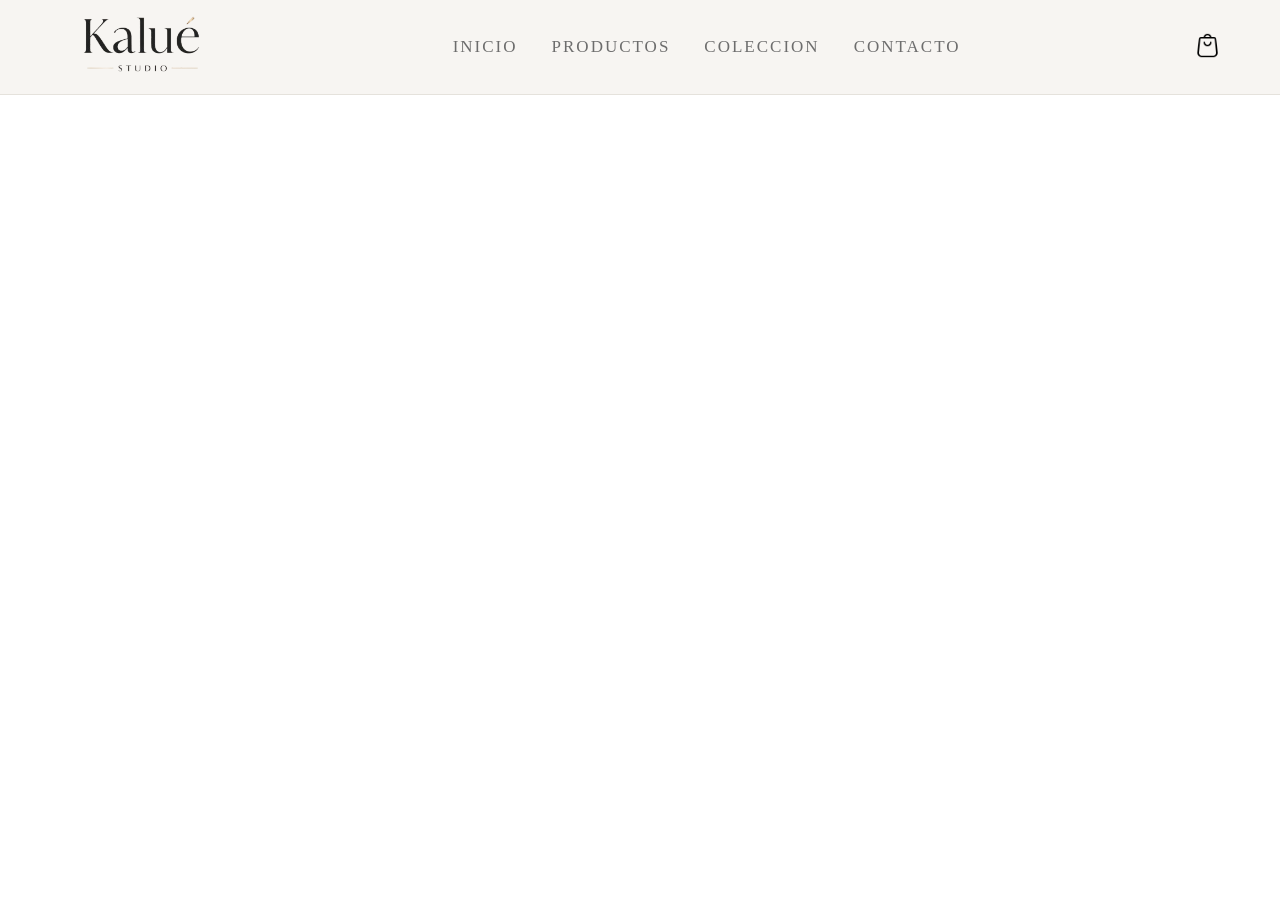
==== index.html @ b2402736 "header" ====
<!DOCTYPE html>
<html lang="en">

<head>
    <meta charset="UTF-8">
    <meta name="viewport" content="width=device-width, initial-scale=1.0">
    <title>Document</title>

    <link rel="stylesheet" href="style.css">
</head>

<body>

    <header>
        <div class="container">

            <div class="logo">
                <img src="kalue.png" alt="">
            </div>

            <nav>
                <a href="index.html">INICIO</a>
                <a href="productos.html">PRODUCTOS</a>
                <a href="coleccion.html">COLECCION</a>
                <a href="contacto.html">CONTACTO</a>

            </nav>

            <div class="icono">
                <img src="bolsa-de-la-compra.png" alt="">
            </div>



        </div>






    </header>


    <main></main>


    <footer></footer>

</body>

</html>
---- style.css ----
*{
    margin: 0;
    padding: 0;
    box-sizing: border-box;
}

header {
  background-color: #f7f5f2; /* beige clarito */
  border-bottom: 1px solid #e5e2dc;
}

.container{
    display: flex;
    align-items: center;
    justify-content: space-between;
    padding: 10px 60px;
    
}

.logo img{
    height: 70px;
}

nav a:hover{
    color: #000;

}

nav a{
    margin: 0px 15px;
    text-decoration: none;
    color: #6d6d6d;
    font-size: 17px;
    letter-spacing: 2px;


}

.icono img{
    width: 25px;
    cursor: pointer;
}
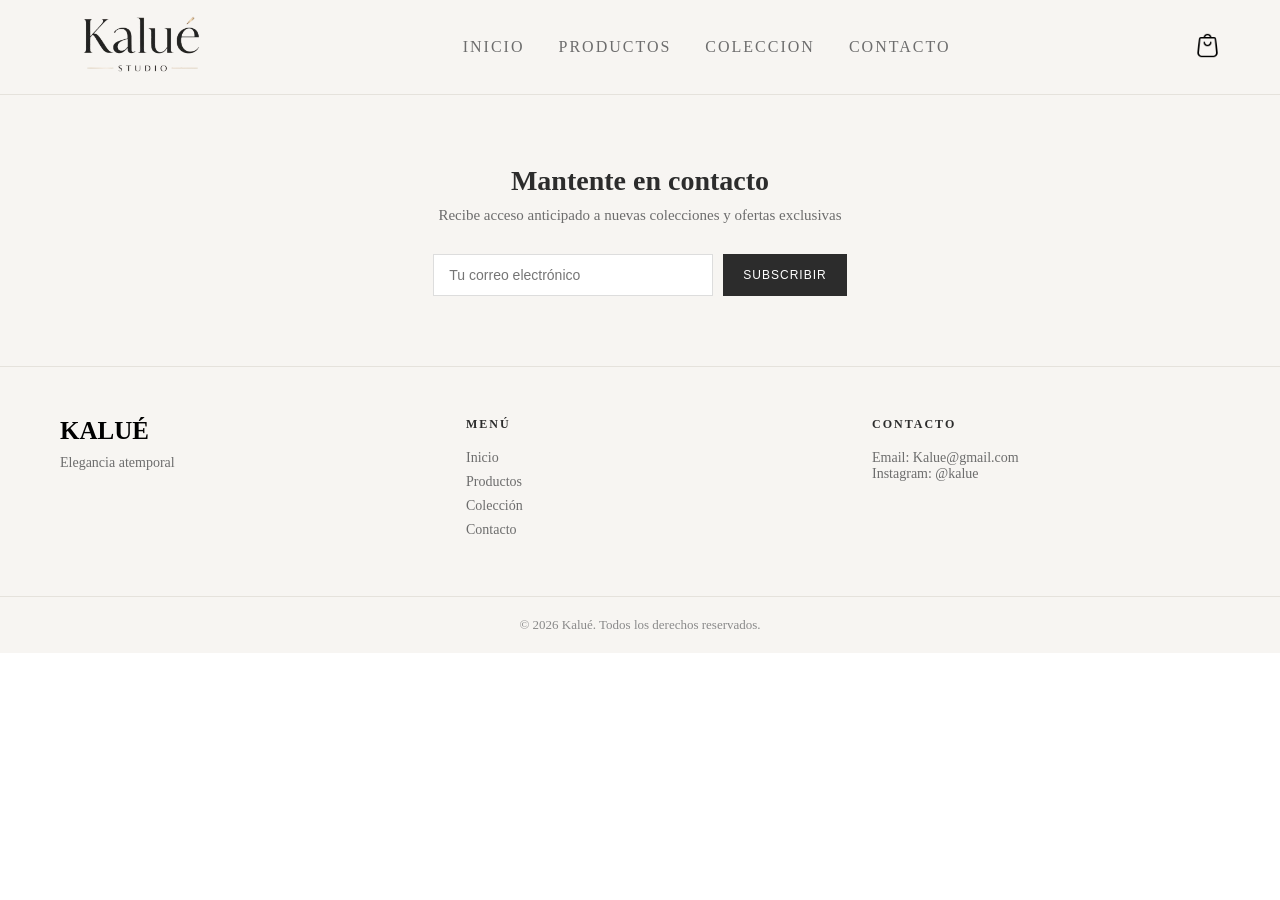
==== commit 94139104: "footer" ====
--- a/index.html
+++ b/index.html
@@ -45,7 +45,48 @@
     <main></main>
 
 
-    <footer></footer>
+    <footer>
+
+        <div class="suscripcion">
+            <h2>Mantente en contacto</h2>
+            <p>Recibe acceso anticipado a nuevas colecciones y ofertas exclusivas</p>
+
+            <div class="form">
+                <input type="email" placeholder="Tu correo electrónico">
+                <button>SUBSCRIBIR</button>
+            </div>
+
+        </div>
+
+        <div class="footer-container">
+
+            <div class="footer-col">
+                <H3>KALUÉ</H3>
+                <P>Elegancia atemporal</P>
+            </div>
+
+            <div class="footer-col">
+                <h4>MENÚ</h4>
+                <a href="index.html">Inicio</a>
+                <a href="productos.html">Productos</a>
+                <a href="coleccion.html">Colección</a>
+                <a href="contacto.html">Contacto</a>
+            </div>
+
+
+            <div class="footer-col">
+                <h4>CONTACTO</h4>
+                <p>Email: Kalue@gmail.com</p>
+                <p>Instagram: @kalue</p>
+            </div>
+
+        </div>
+
+        <div class="footer-bottom">
+            <p>© 2026 Kalué. Todos los derechos reservados.</p>
+        </div>
+
+    </footer>
 
 </body>
 
--- a/style.css
+++ b/style.css
@@ -30,13 +30,136 @@
     margin: 0px 15px;
     text-decoration: none;
     color: #6d6d6d;
-    font-size: 17px;
+    font-size: 16px;
     letter-spacing: 2px;
-
 
 }
 
 .icono img{
     width: 25px;
     cursor: pointer;
+}
+
+
+
+
+
+
+
+
+
+
+
+
+
+
+
+
+
+
+
+
+
+
+.suscripcion{
+    text-align: center;
+    padding: 70px 20px;
+    background-color: #f7f5f2;
+}
+
+.suscripcion h2{
+      font-family: 'Playfair Display', serif;
+      font-size: 28px;
+      margin-bottom: 10px;
+      color: #2c2c2c;
+}
+
+.suscripcion p{
+    color: #6d6d6d;
+     margin-bottom: 30px;
+  font-size: 15px;
+}
+
+.form{
+    display: flex;
+    justify-content: center;
+    gap: 10px;
+}
+
+.form input {
+  padding: 12px 15px;
+  width: 280px;
+  border: 1px solid #ddd;
+  outline: none;
+  font-size: 14px;
+}
+
+.form button {
+  padding: 12px 20px;
+  background-color: #2c2c2c;
+  color: white;
+  border: none;
+  font-size: 12px;
+  letter-spacing: 1px;
+  cursor: pointer;
+  transition: 0.3s;
+}
+
+.form button:hover {
+  background-color: #000;
+}
+
+.footer-container {
+  display: flex;
+  justify-content: space-between;
+  padding: 50px 60px;
+  background-color: #f7f5f2;
+  border-top: 1px solid #e5e2dc;
+}
+
+.footer-col {
+  width: 30%;
+}
+
+.footer-col h3 {
+  font-family: 'Playfair Display', serif;
+  font-size: 25px;
+  margin-bottom: 10px;
+}
+
+.footer-col h4 {
+  font-size: 12px;
+  letter-spacing: 2px;
+  margin-bottom: 18px;
+  color: #2c2c2c;
+}
+
+.footer-col p {
+  color: #6d6d6d;
+  font-size: 14px;
+}
+
+.footer-col a {
+  display: block;
+  text-decoration: none;
+  color: #6d6d6d;
+  margin-bottom: 8px;
+  font-size: 14px;
+  transition: 0.3s;
+}
+
+.footer-col a:hover {
+  color: #000;
+}
+
+.footer-bottom {
+  text-align: center;
+  padding: 20px;
+  background-color: #f7f5f2;
+  border-top: 1px solid #e5e2dc;
+}
+
+.footer-bottom p {
+  font-size: 13px;
+  color: #8a8a8a;
 }
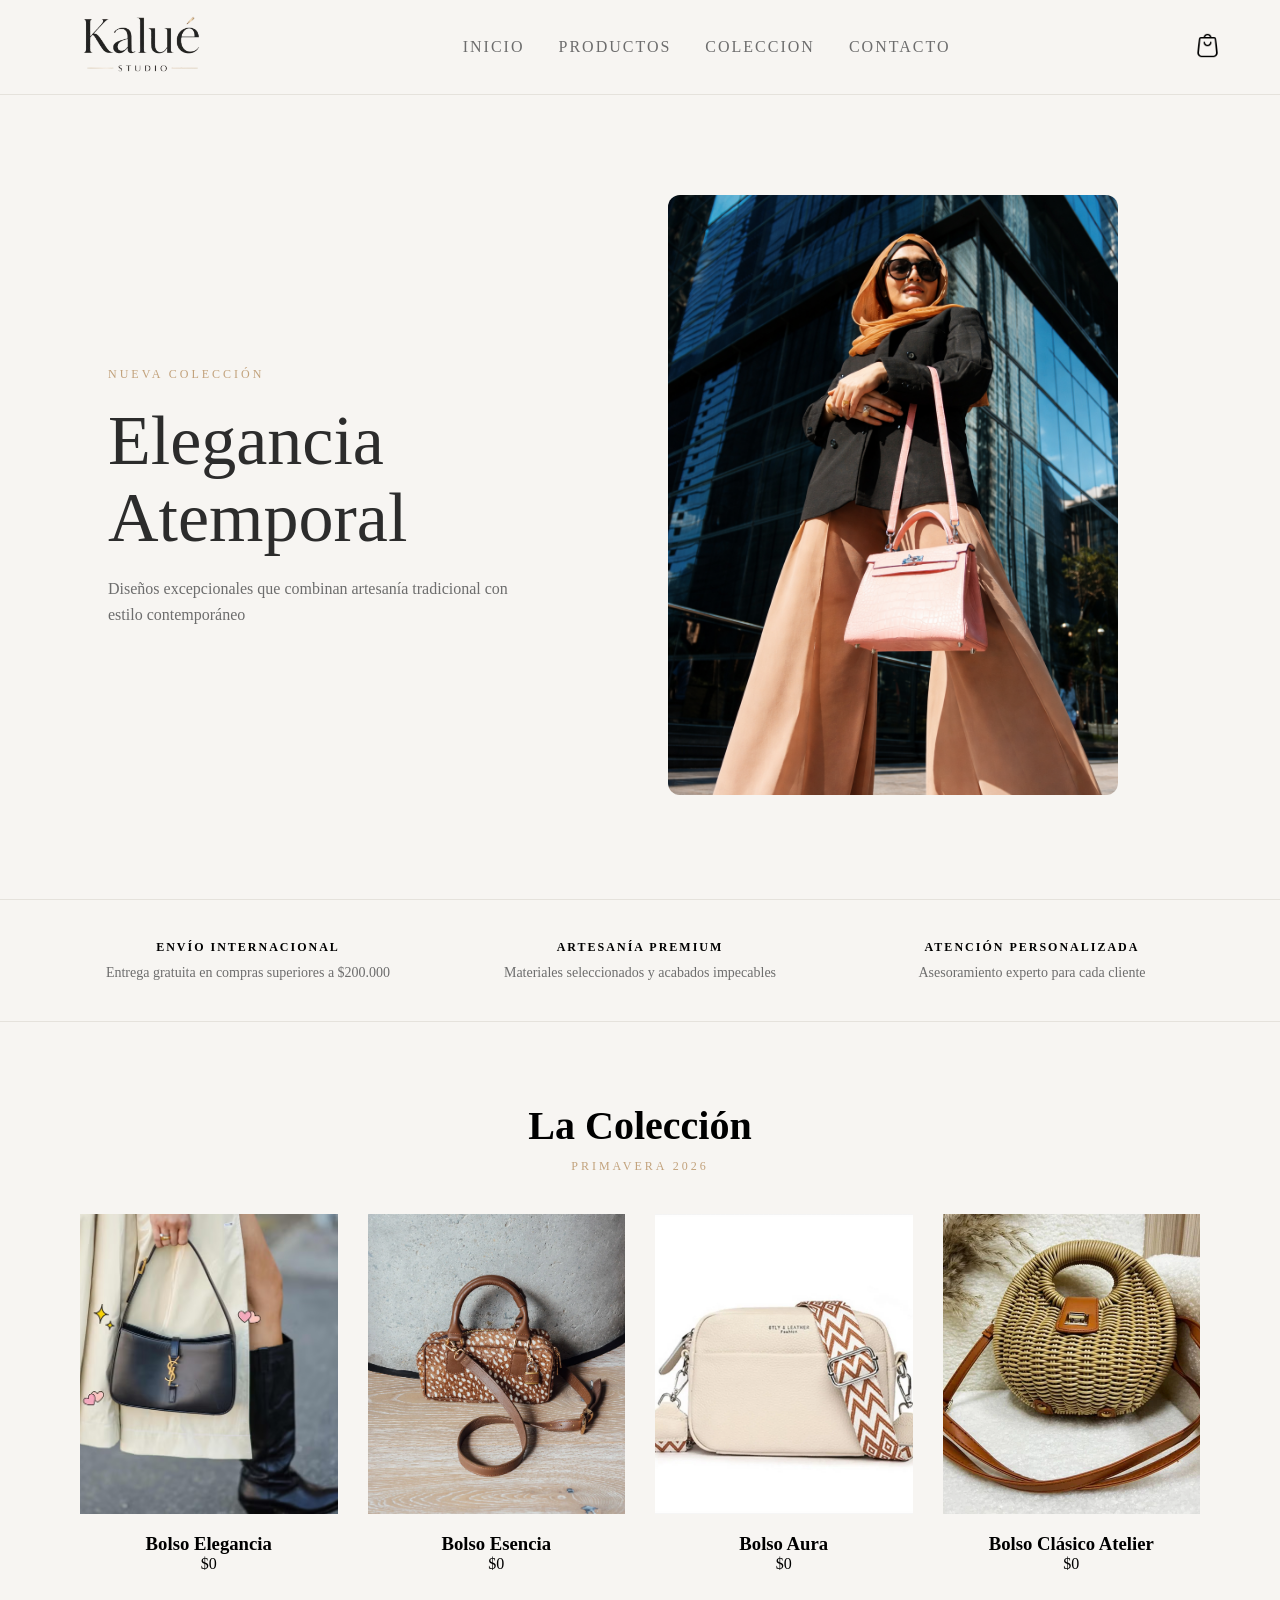
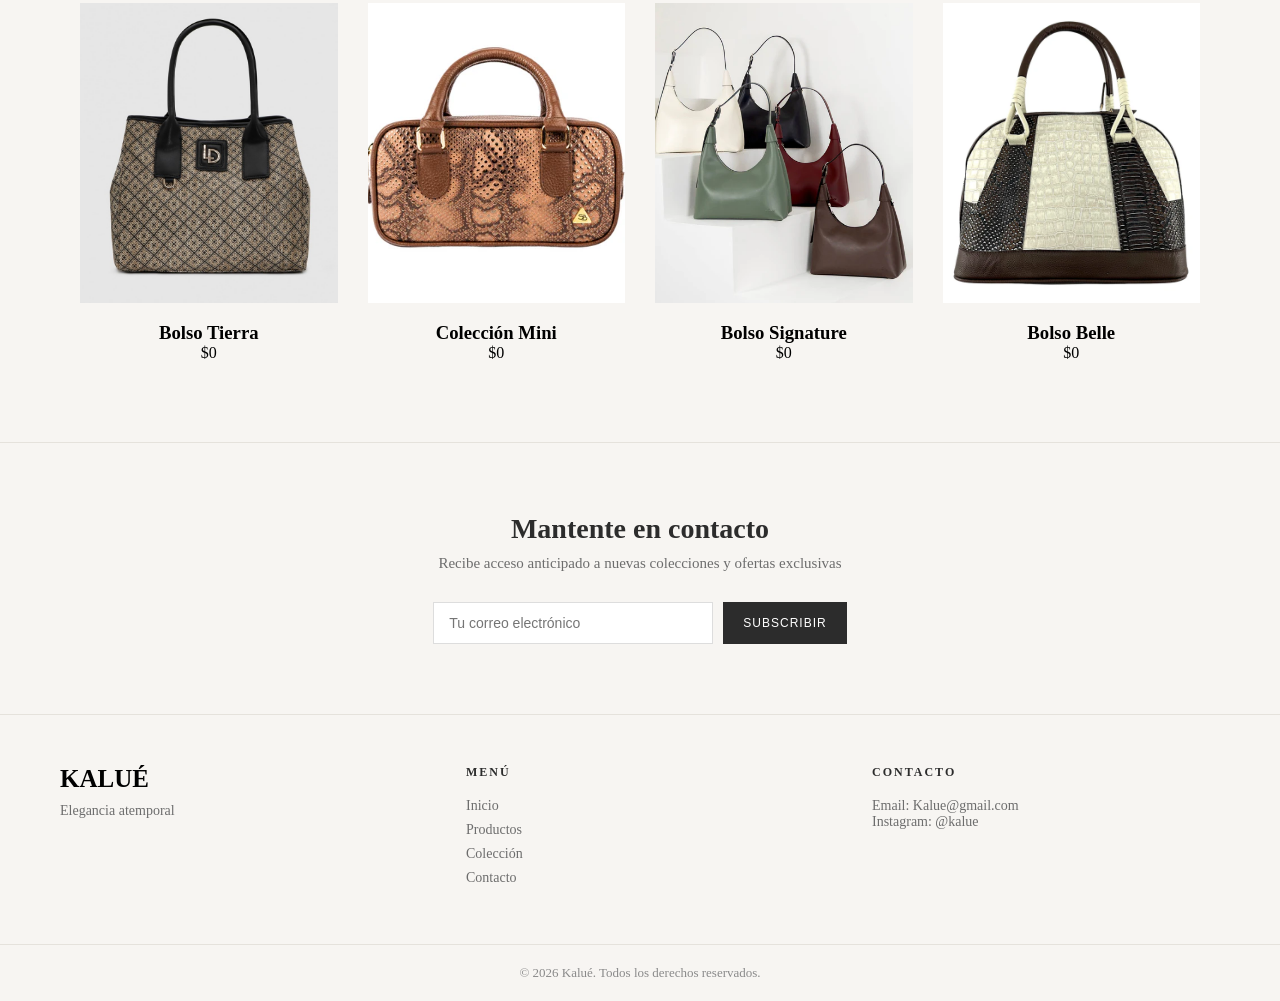
==== commit e556efed: "main" ====
--- a/index.html
+++ b/index.html
@@ -31,18 +31,123 @@
             </div>
 
 
+        </div>
 
-        </div>
+
+    </header>
+
+
+    <main>
+        <section class="hero">
+            <div class="texto">
+                <p class="subtitulo">NUEVA COLECCIÓN</p>
+
+                <h1>Elegancia <br>
+                    Atemporal
+                </h1>
+
+
+                <p class="descripcion">Diseños excepcionales que combinan artesanía
+                    tradicional con estilo contemporáneo</p>
+
+            </div>
+
+            <div class="hero-img">
+                <img src="imagenprincipal.png" alt="Bolso elegante">
+            </div>
+        </section>
+
+        <section class="beneficios">
+            <div class="beneficio">
+                <h4>ENVÍO INTERNACIONAL</h4>
+                <P>Entrega gratuita en compras superiores a $200.000</P>
+            </div>
+
+            <div class="beneficio">
+                <h4>ARTESANÍA PREMIUM</h4>
+                <p>Materiales seleccionados y acabados impecables</p>
+            </div>
+
+            <div class="beneficio">
+                <h4>ATENCIÓN PERSONALIZADA</h4>
+                <p>Asesoramiento experto para cada cliente</p>
+
+            </div>
+
+        </section>
+
+        <section class="coleccion-header">
+            <h2>La Colección</h2>
+            <p>PRIMAVERA 2026</p>
+        </section>
+
+        <section class="productos">
+
+
+            <div class="producto">
+                <img src="bolso 1.avif" alt="">
+                <h3>Bolso Elegancia</h3>
+                <p>$0</p>
+            </div>
+
+             <div class="producto">
+                <img src="bolso 2.webp" alt="">
+                <h3>Bolso Esencia</h3>
+                <p>$0</p>
+            </div>
+
+             <div class="producto">
+                <img src="bolso 3.webp" alt="">
+                <h3>Bolso Aura</h3>
+                <p>$0</p>
+            </div>
+
+             <div class="producto">
+                <img src="bolso 4.webp" alt="">
+                <h3>Bolso Clásico Atelier</h3>
+                <p>$0</p>
+            </div>
+
+             <div class="producto">
+                <img src="bolso 5.jpg" alt="">
+                <h3>Bolso Tierra</h3>
+                <p>$0</p>
+            </div>
+
+             <div class="producto">
+                <img src="bolso 6.webp" alt="">
+                <h3>Colección Mini</h3>
+                <p>$0</p>
+            </div>
+
+             <div class="producto">
+                <img src="bolso 7.webp" alt="">
+                <h3>Bolso Signature</h3>
+                <p>$0</p>
+            </div>
+
+             <div class="producto">
+                <img src="bolso 8.webp" alt="">
+                <h3>Bolso Belle</h3>
+                <p>$0</p>
+            </div>
 
 
 
 
 
 
-    </header>
 
 
-    <main></main>
+
+
+        </section>
+
+
+
+
+
+    </main>
 
 
     <footer>
--- a/style.css
+++ b/style.css
@@ -40,7 +40,125 @@
     cursor: pointer;
 }
 
-
+.hero{
+    display: flex;
+    align-items: center;
+    justify-content: center;
+    padding: 100px 80px;
+    background-color: #f7f5f2;
+    min-height: 80vh; 
+}
+
+.texto{
+    width: 50%;
+}
+
+.subtitulo {
+  font-size: 12px;
+  letter-spacing: 3px;
+  color: #c2a27c;
+  margin-bottom: 20px;
+}
+.texto h1 {
+  font-family: 'Playfair Display', serif;
+  font-size: 70px;
+  font-weight: 400;
+  color: #2c2c2c;
+  margin-bottom: 20px;
+  line-height: 1.1;
+}
+
+.descripcion{
+   color: #6d6d6d;
+  font-size: 16px;
+  line-height: 1.6; 
+  max-width: 400px;
+}
+.hero-img{
+  width: 45%;
+}
+
+.hero-img img{
+  width: 100%;
+  max-width: 450px;
+  height: auto;
+  height: 600px;
+  object-fit: cover;
+  border-radius: 12px;
+}
+
+.beneficios{
+    display: flex;
+    justify-content: space-between;
+    padding: 40px 80px;
+    background-color: #f7f5f2;
+  border-top: 1px solid #e5e2dc;
+  border-bottom: 1px solid #e5e2dc;
+}
+
+.beneficio {
+  text-align: center;
+  width: 30%;
+}
+
+.beneficio h4{
+    font-size: 12px;
+    letter-spacing: 2px;
+    margin-bottom: 10px;
+}
+
+.beneficio p{
+    color: #6d6d6d;
+  font-size: 14px;
+}
+
+.coleccion-header{
+    display: flex;
+    flex-direction: column;
+    text-align: center;
+    justify-content: center;
+    padding: 80px 20px 40px;
+    background-color: #f7f5f2;
+}
+
+.coleccion-header h2{
+    font-family:'Playfair Display', serif; 
+    font-size: 40px;
+    margin-bottom: 10px;
+}
+
+.coleccion-header p{
+    font-size: 12px;
+    letter-spacing: 3px;
+    color: #c2a27c;
+}
+
+.productos{
+    display: grid;
+    grid-template-columns: repeat(4, 1fr);
+  gap: 30px;
+  padding: 0 80px 80px;
+  background-color: #f7f5f2;
+  border-bottom: 1px solid #e5e2dc;
+}
+
+.producto{
+    text-align: center;
+    overflow: hidden; 
+    transition: transform 0.3s ease, box-shadow 0.3s ease;
+}
+
+.producto img{
+    width: 100%;
+    height: 300px;
+    object-fit: cover;
+    margin-bottom: 15px;
+     transition: transform 0.4s ease;
+}
+
+.producto:hover img {
+  transform: scale(1.05);
+}
 
 
 
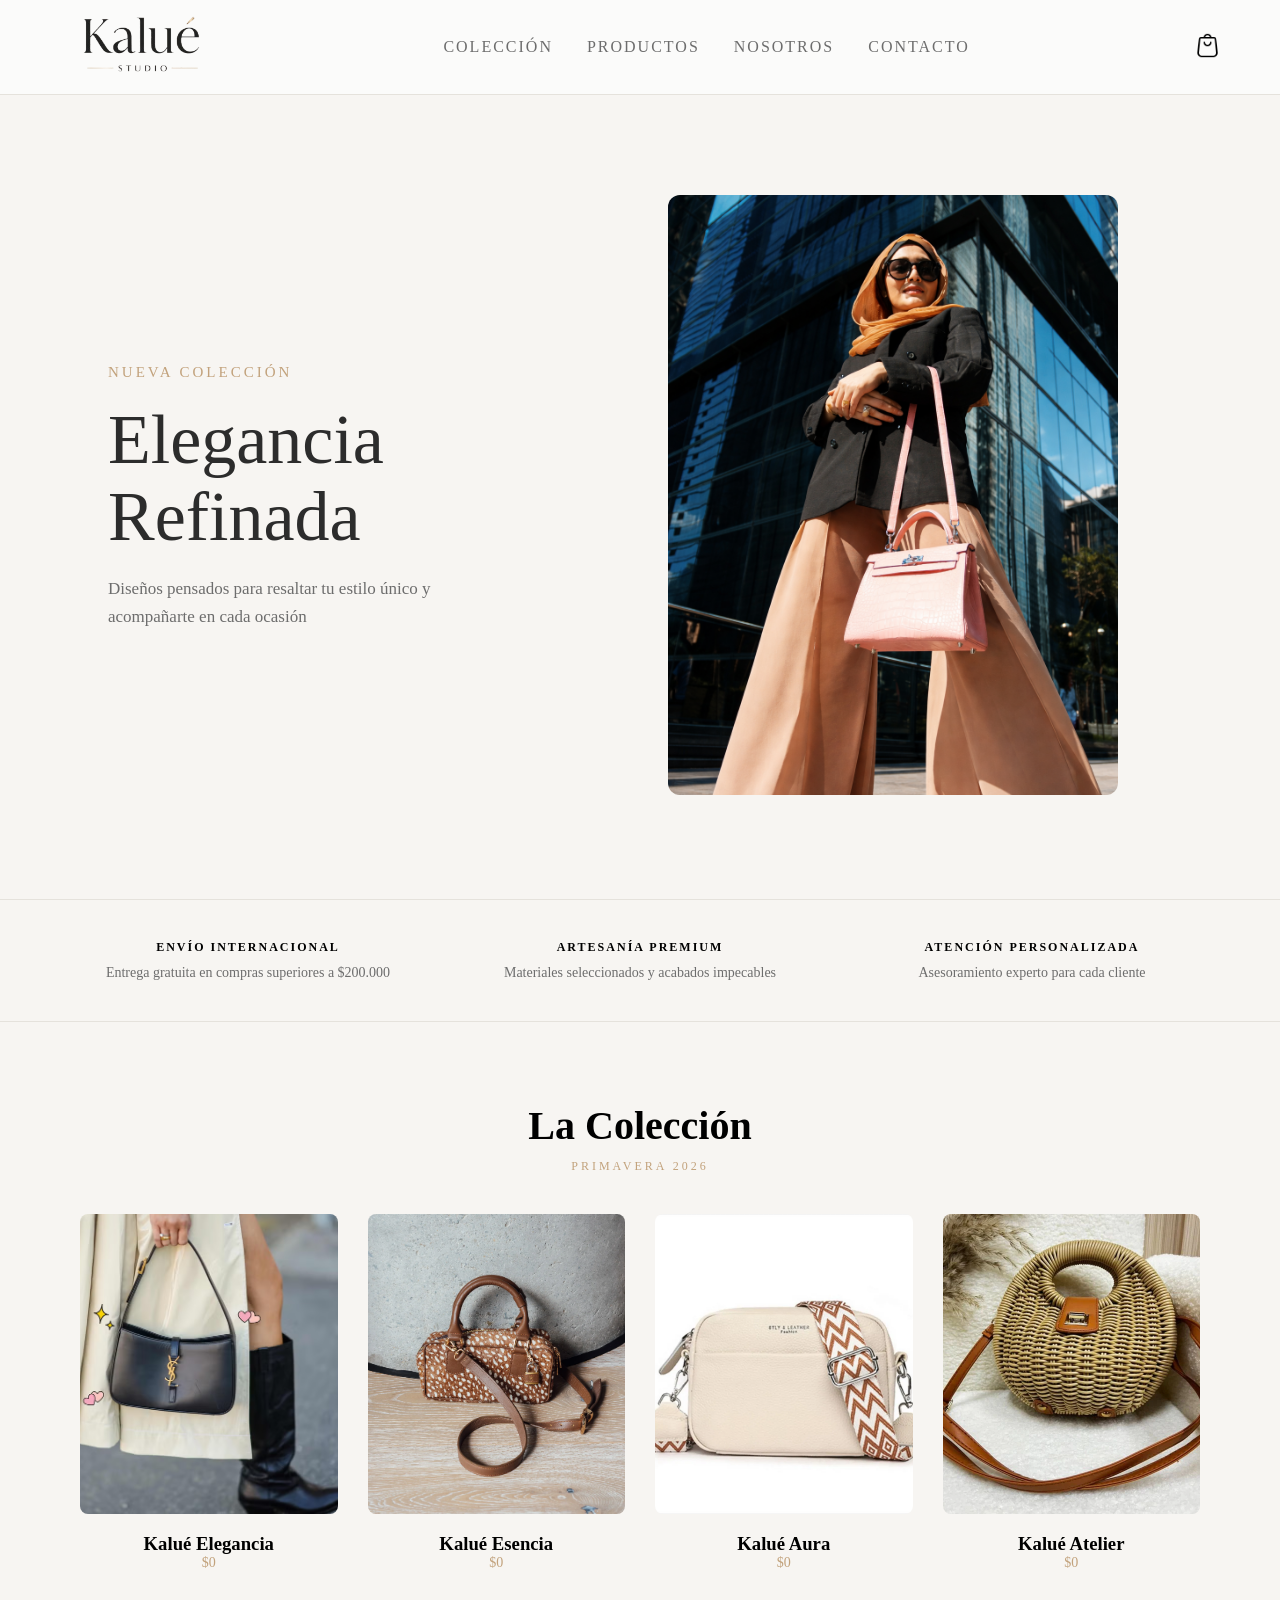
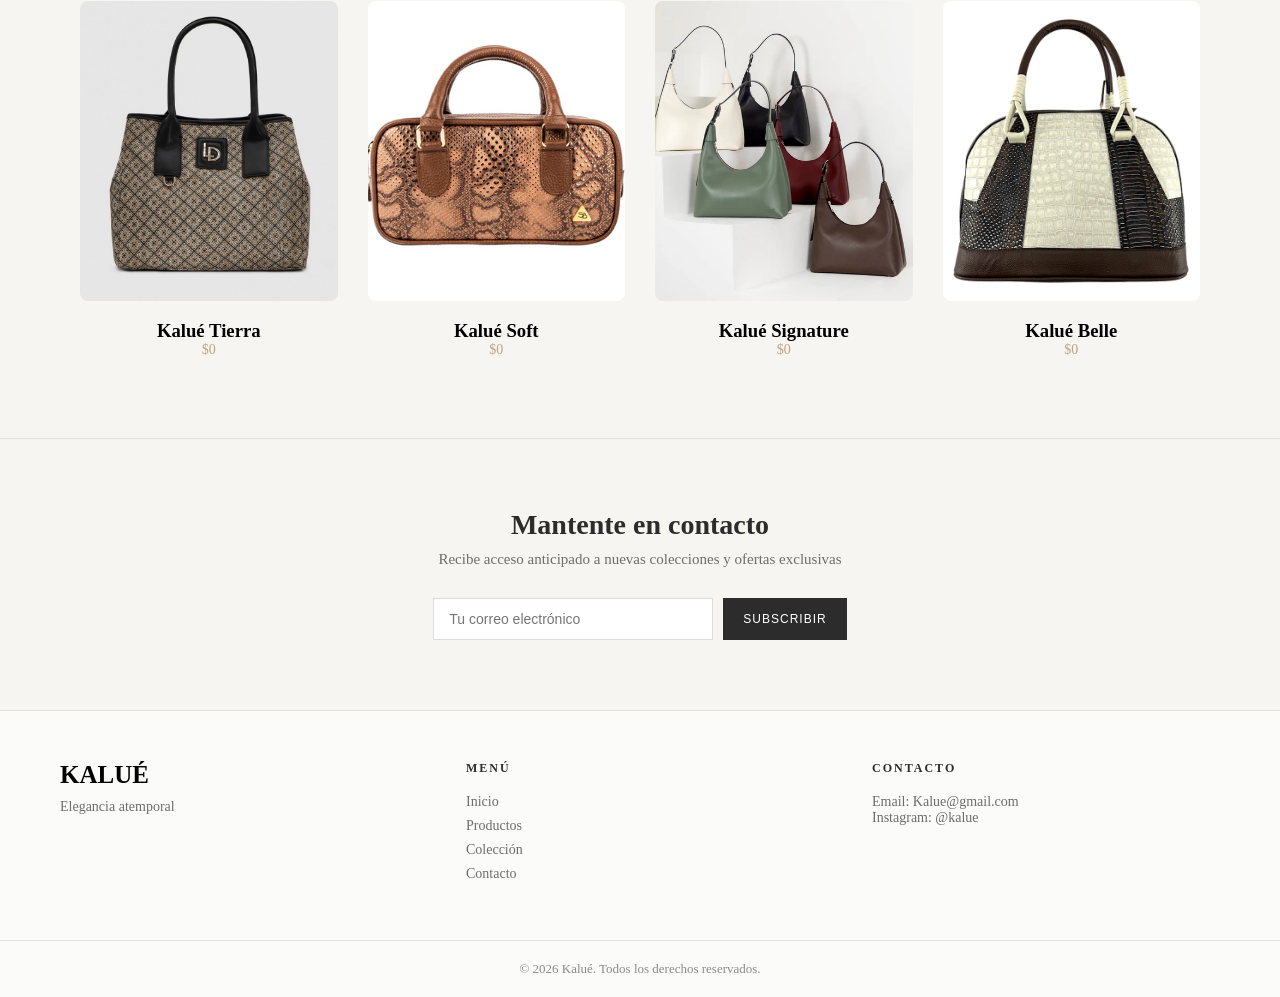
==== commit b7f3f1b8: "secccion productos" ====
--- a/index.html
+++ b/index.html
@@ -15,19 +15,19 @@
         <div class="container">
 
             <div class="logo">
-                <img src="kalue.png" alt="">
+                <img src=".//imagenes/kalue.png" alt="">
             </div>
 
             <nav>
-                <a href="index.html">INICIO</a>
+                <a href="index.html">COLECCIÓN</a>
                 <a href="productos.html">PRODUCTOS</a>
-                <a href="coleccion.html">COLECCION</a>
+                <a href="coleccion.html">NOSOTROS</a>
                 <a href="contacto.html">CONTACTO</a>
 
             </nav>
 
             <div class="icono">
-                <img src="bolsa-de-la-compra.png" alt="">
+                <img src="./imagenes/bolsa-de-la-compra.png" alt="">
             </div>
 
 
@@ -43,17 +43,16 @@
                 <p class="subtitulo">NUEVA COLECCIÓN</p>
 
                 <h1>Elegancia <br>
-                    Atemporal
+                    Refinada
                 </h1>
 
 
-                <p class="descripcion">Diseños excepcionales que combinan artesanía
-                    tradicional con estilo contemporáneo</p>
+                <p class="descripcion">Diseños pensados para resaltar tu estilo único y acompañarte en cada ocasión</p>
 
             </div>
 
             <div class="hero-img">
-                <img src="imagenprincipal.png" alt="Bolso elegante">
+                <img src="./imagenes/imagenprincipal.png" alt="Bolso elegante">
             </div>
         </section>
 
@@ -85,50 +84,50 @@
 
 
             <div class="producto">
-                <img src="bolso 1.avif" alt="">
-                <h3>Bolso Elegancia</h3>
+                <img src="./imagenes/bolso 1.avif" alt="">
+                <h3>Kalué Elegancia</h3>
                 <p>$0</p>
             </div>
 
              <div class="producto">
-                <img src="bolso 2.webp" alt="">
-                <h3>Bolso Esencia</h3>
+                <img src="./imagenes/bolso 2.webp" alt="">
+                <h3>Kalué Esencia</h3>
                 <p>$0</p>
             </div>
 
              <div class="producto">
-                <img src="bolso 3.webp" alt="">
-                <h3>Bolso Aura</h3>
+                <img src="./imagenes/bolso 3.webp" alt="">
+                <h3>Kalué Aura</h3>
                 <p>$0</p>
             </div>
 
              <div class="producto">
-                <img src="bolso 4.webp" alt="">
-                <h3>Bolso Clásico Atelier</h3>
+                <img src="./imagenes/bolso 4.webp" alt="">
+                <h3>Kalué Atelier</h3>
                 <p>$0</p>
             </div>
 
              <div class="producto">
-                <img src="bolso 5.jpg" alt="">
-                <h3>Bolso Tierra</h3>
+                <img src="./imagenes/bolso 5.jpg" alt="">
+                <h3>Kalué Tierra</h3>
                 <p>$0</p>
             </div>
 
              <div class="producto">
-                <img src="bolso 6.webp" alt="">
-                <h3>Colección Mini</h3>
+                <img src="./imagenes/bolso 6.webp" alt="">
+                <h3>Kalué Soft</h3>
                 <p>$0</p>
             </div>
 
              <div class="producto">
-                <img src="bolso 7.webp" alt="">
-                <h3>Bolso Signature</h3>
+                <img src="./imagenes/bolso 7.webp" alt="">
+                <h3>Kalué Signature</h3>
                 <p>$0</p>
             </div>
 
              <div class="producto">
-                <img src="bolso 8.webp" alt="">
-                <h3>Bolso Belle</h3>
+                <img src="./imagenes/bolso 8.webp" alt="">
+                <h3>Kalué Belle</h3>
                 <p>$0</p>
             </div>
 
--- a/style.css
+++ b/style.css
@@ -5,7 +5,7 @@
 }
 
 header {
-  background-color: #f7f5f2; /* beige clarito */
+  background-color: #fbfbfa; 
   border-bottom: 1px solid #e5e2dc;
 }
 
@@ -54,7 +54,7 @@
 }
 
 .subtitulo {
-  font-size: 12px;
+  font-size: 15px;
   letter-spacing: 3px;
   color: #c2a27c;
   margin-bottom: 20px;
@@ -70,7 +70,7 @@
 
 .descripcion{
    color: #6d6d6d;
-  font-size: 16px;
+  font-size: 17px;
   line-height: 1.6; 
   max-width: 400px;
 }
@@ -140,12 +140,25 @@
   padding: 0 80px 80px;
   background-color: #f7f5f2;
   border-bottom: 1px solid #e5e2dc;
+
+ 
 }
 
 .producto{
     text-align: center;
     overflow: hidden; 
+    cursor: pointer;
     transition: transform 0.3s ease, box-shadow 0.3s ease;
+}
+
+.producto p{
+   color: #c2a27c;
+  font-size: 14px;
+}
+
+.producto:hover {
+    transform: translateY(-8px);
+    box-shadow: 0 12px 30px rgba(0,0,0,0.08);
 }
 
 .producto img{
@@ -154,7 +167,8 @@
     object-fit: cover;
     margin-bottom: 15px;
      transition: transform 0.4s ease;
-}
+ border-radius: 8px;
+    }
 
 .producto:hover img {
   transform: scale(1.05);
@@ -231,7 +245,7 @@
   display: flex;
   justify-content: space-between;
   padding: 50px 60px;
-  background-color: #f7f5f2;
+  background-color: #fbfbfa; 
   border-top: 1px solid #e5e2dc;
 }
 
@@ -273,7 +287,7 @@
 .footer-bottom {
   text-align: center;
   padding: 20px;
-  background-color: #f7f5f2;
+  background-color: #fbfbfa; 
   border-top: 1px solid #e5e2dc;
 }
 
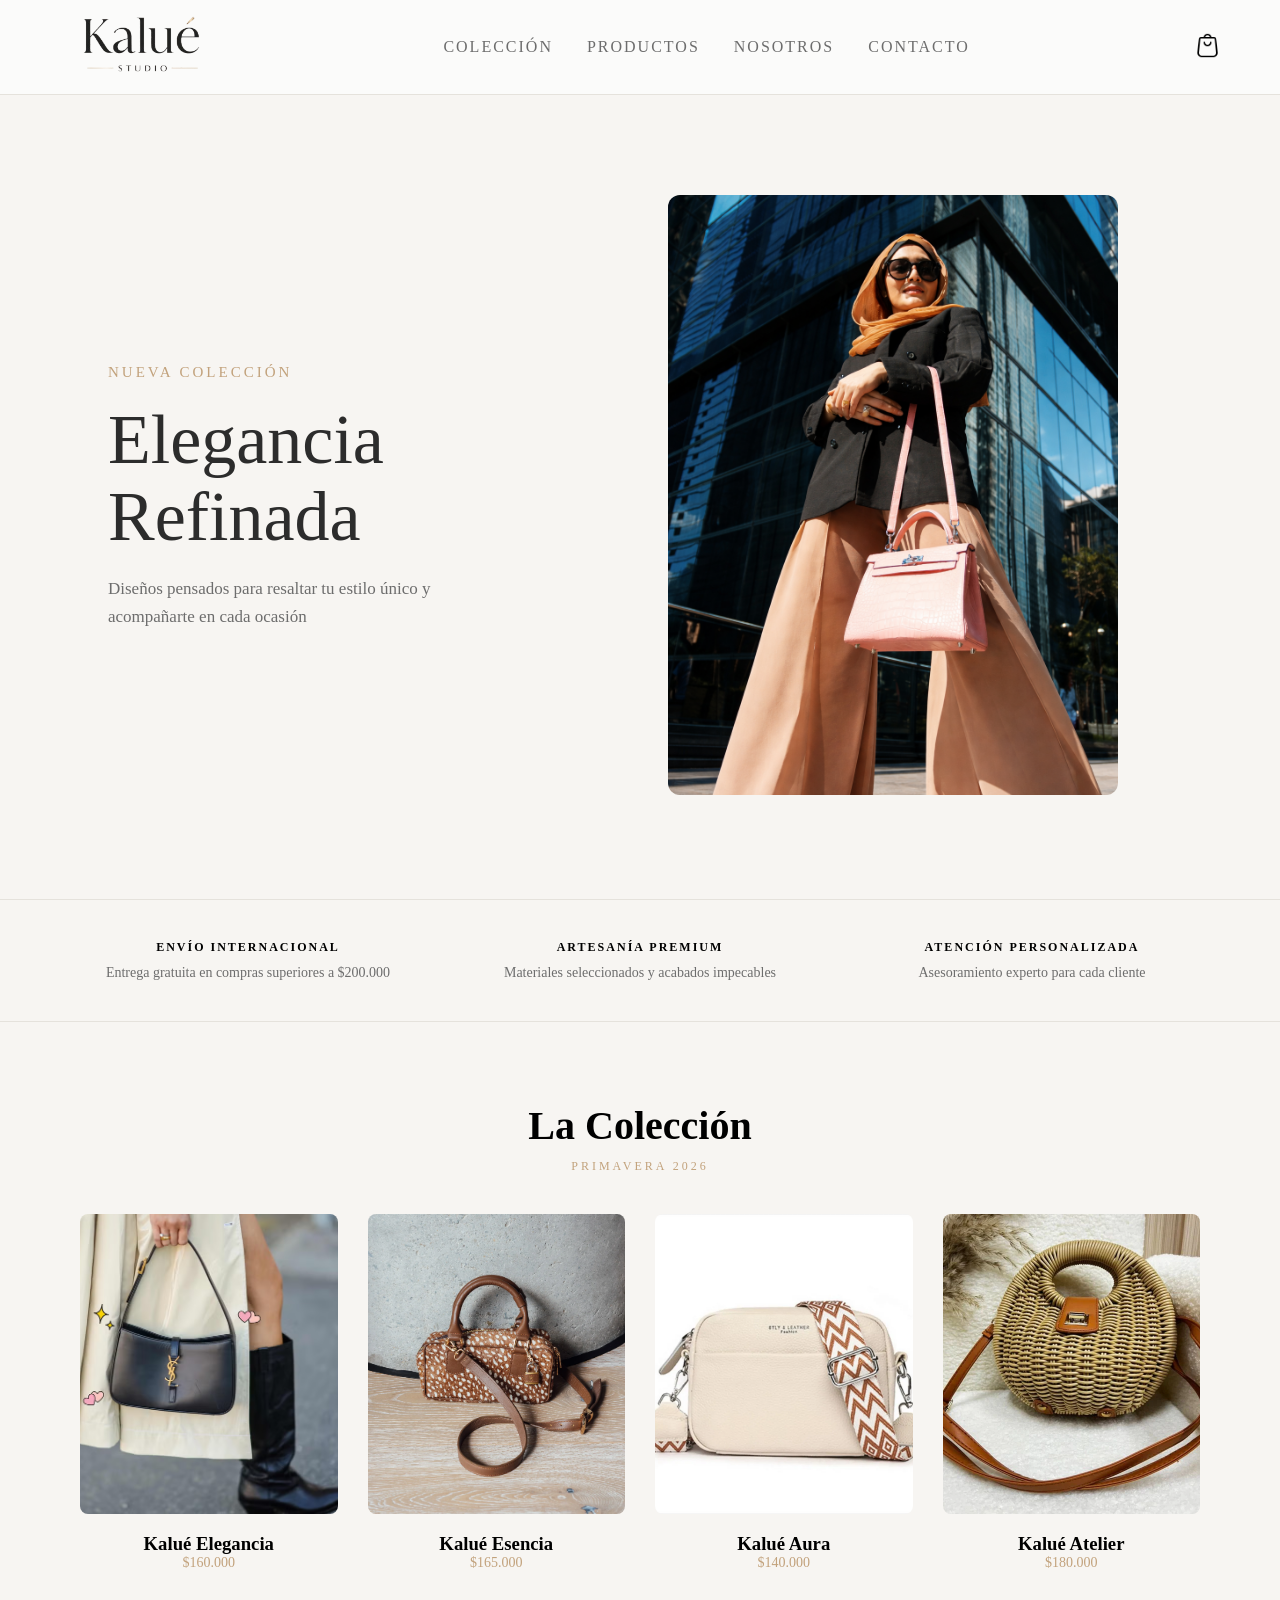
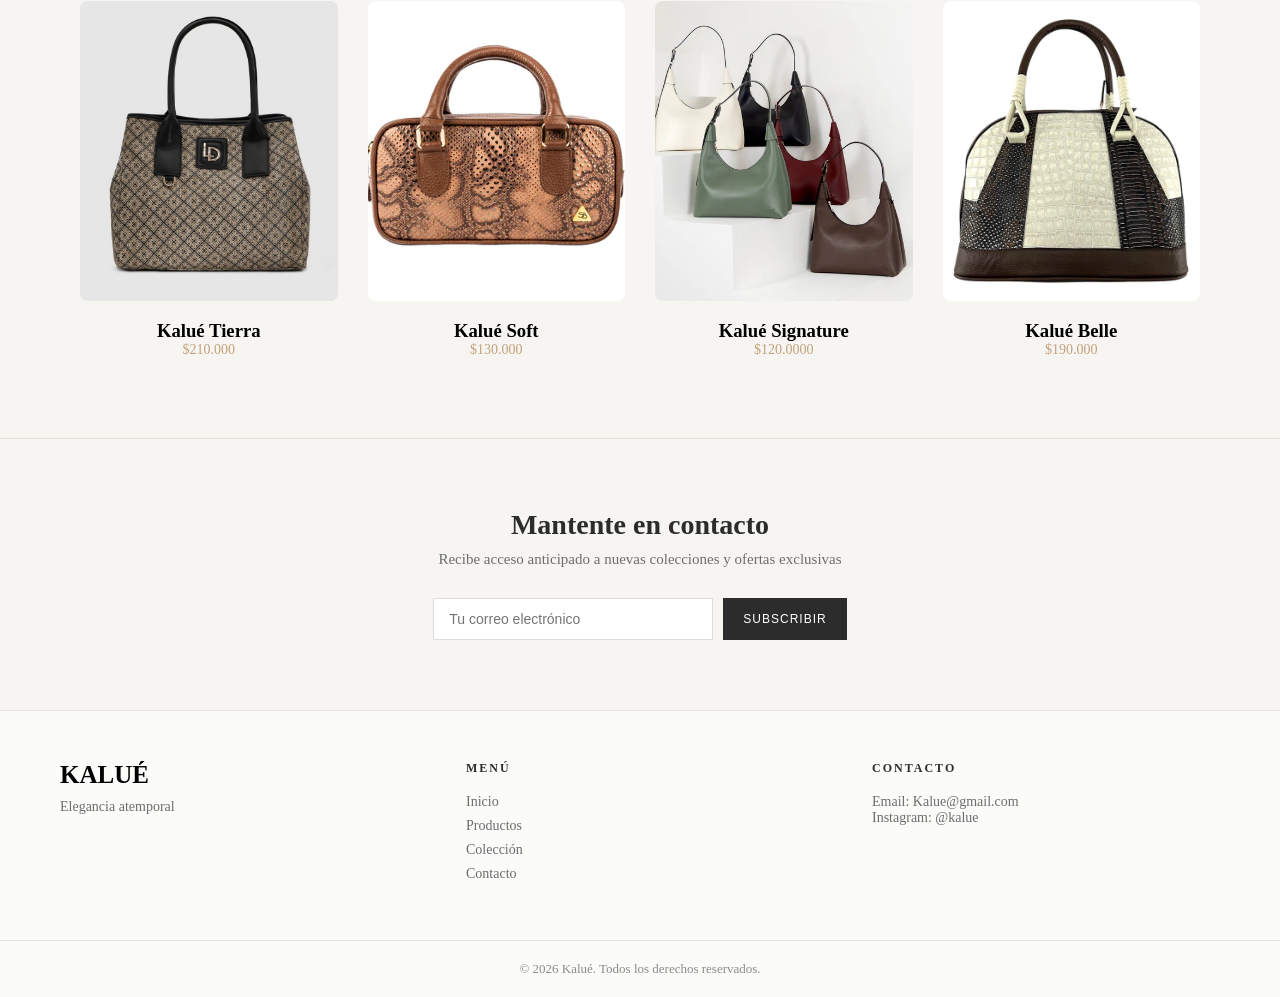
==== commit b543fbd6: "nosotros" ====
--- a/index.html
+++ b/index.html
@@ -21,7 +21,7 @@
             <nav>
                 <a href="index.html">COLECCIÓN</a>
                 <a href="productos.html">PRODUCTOS</a>
-                <a href="coleccion.html">NOSOTROS</a>
+                <a href="nosotros.html">NOSOTROS</a>
                 <a href="contacto.html">CONTACTO</a>
 
             </nav>
@@ -86,49 +86,49 @@
             <div class="producto">
                 <img src="./imagenes/bolso 1.avif" alt="">
                 <h3>Kalué Elegancia</h3>
-                <p>$0</p>
+                <p>$160.000</p>
             </div>
 
-             <div class="producto">
+            <div class="producto">
                 <img src="./imagenes/bolso 2.webp" alt="">
                 <h3>Kalué Esencia</h3>
-                <p>$0</p>
+                <p>$165.000</p>
             </div>
 
-             <div class="producto">
+            <div class="producto">
                 <img src="./imagenes/bolso 3.webp" alt="">
                 <h3>Kalué Aura</h3>
-                <p>$0</p>
+                <p>$140.000</p>
             </div>
 
-             <div class="producto">
+            <div class="producto">
                 <img src="./imagenes/bolso 4.webp" alt="">
                 <h3>Kalué Atelier</h3>
-                <p>$0</p>
+                <p>$180.000</p>
             </div>
 
-             <div class="producto">
+            <div class="producto">
                 <img src="./imagenes/bolso 5.jpg" alt="">
                 <h3>Kalué Tierra</h3>
-                <p>$0</p>
+                <p>$210.000</p>
             </div>
 
-             <div class="producto">
+            <div class="producto">
                 <img src="./imagenes/bolso 6.webp" alt="">
                 <h3>Kalué Soft</h3>
-                <p>$0</p>
+                <p>$130.000</p>
             </div>
 
-             <div class="producto">
+            <div class="producto">
                 <img src="./imagenes/bolso 7.webp" alt="">
                 <h3>Kalué Signature</h3>
-                <p>$0</p>
+                <p>$120.0000</p>
             </div>
 
-             <div class="producto">
+            <div class="producto">
                 <img src="./imagenes/bolso 8.webp" alt="">
                 <h3>Kalué Belle</h3>
-                <p>$0</p>
+                <p>$190.000</p>
             </div>
 
 
--- a/style.css
+++ b/style.css
@@ -7,6 +7,10 @@
 header {
   background-color: #fbfbfa; 
   border-bottom: 1px solid #e5e2dc;
+  position: sticky;
+  top: 0;
+  z-index: 1000;
+
 }
 
 .container{
@@ -294,4 +298,124 @@
 .footer-bottom p {
   font-size: 13px;
   color: #8a8a8a;
+}
+
+@media (max-width: 1024px){
+  
+   nav {
+    display: flex;
+    flex-wrap: nowrap;
+    justify-content: center;
+    gap: 20px;
+  }
+
+  nav a {
+    font-size: 14px;
+    white-space: nowrap;
+  }
+
+  
+  
+  .hero {
+    flex-direction: column;
+    text-align: center;
+    padding: 80px 40px;
+  
+  }
+
+  .texto{
+    width: 100%;
+    margin-bottom: 40px;
+  }
+
+  .hero-img {
+width: 100%;
+  }
+
+  .hero-img img {
+    max-width: 400px;
+    height: auto;
+  }
+
+  .beneficios{
+    flex-direction: column;
+    gap: 25px;
+    padding: 30px 40px;
+  }
+
+  .beneficio{
+    width: 100%;
+  }
+
+  .producto{
+    grid-template-columns: repeat(2, 1fr);
+    padding: 0 40px 60px;
+  }
+
+}
+
+
+@media (max-width: 768px) {
+
+  .container {
+    flex-direction: column;
+    gap: 10px;
+    padding: 10px 20px;
+    text-align: center;
+  }
+
+   .icono {
+    margin-top: 10px;
+    display: flex;
+    justify-content: center;
+    width: 100%;
+  }
+
+  nav {
+    display: flex;
+    flex-wrap: wrap;
+    justify-content: center;
+    gap: 15px;
+  }
+
+ nav a {
+    font-size: 14px;
+  }
+
+  .icono {
+    margin-top: 5px;
+    display: flex;
+    justify-content: center;
+  }
+  .hero {
+    padding: 60px 20px;
+  }
+
+  .texto h1 {
+    font-size: 40px;
+  }
+
+  .descripcion {
+    font-size: 14px;
+  }
+
+  .productos {
+    grid-template-columns: 1fr;
+    padding: 0 20px 50px;
+  }
+
+  .producto img {
+    height: 250px;
+  }
+
+  .footer-container {
+    flex-direction: column;
+    gap: 30px;
+    text-align: center;
+  }
+
+  .footer-col {
+    width: 100%;
+  }
+
 }
